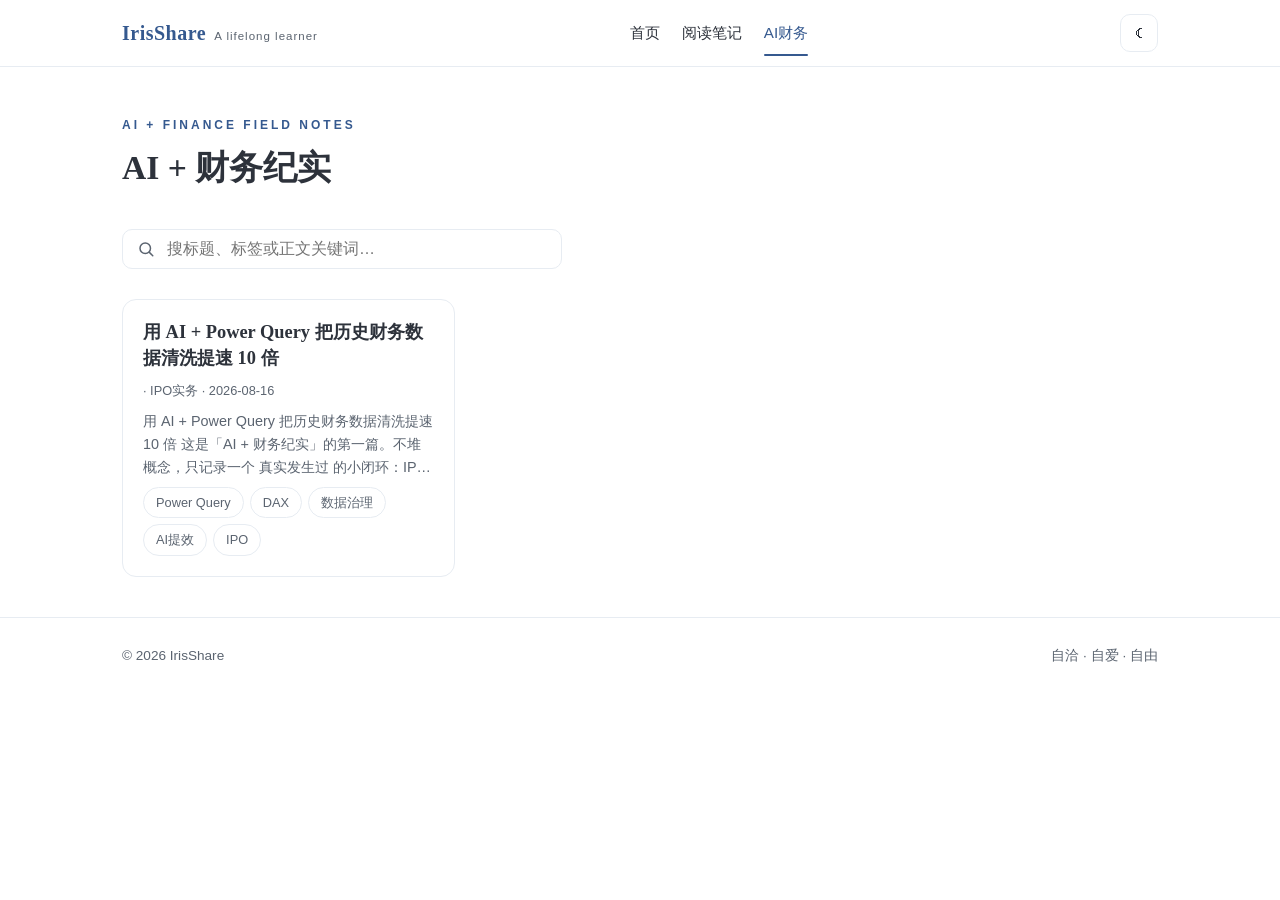
==== ai-finance.html @ 14936f47 "列表页搜索框与笔记卡片间增加间距（controls 底部 margin 8px→30px），版面更透气" ====
<!doctype html>
<html lang="zh-CN">
<head>
<meta charset="utf-8">
<meta name="viewport" content="width=device-width,initial-scale=1">
<meta property="og:type" content="website">
<meta property="og:title" content="IrisShare · A lifelong learner · AI 财务">
<meta property="og:description" content="读书启发认知，实践影响行为。AI 如何真实改变财务工作流。">
<meta property="og:url" content="https://irisinhere.github.io/irisshare/ai-finance.html">
<meta property="og:image" content="https://irisinhere.github.io/irisshare/assets/img/og-cover.png">
<title>IrisShare · A lifelong learner · AI 财务</title>
<script>try{const t=localStorage.getItem('irisshare-theme');if(t)document.documentElement.setAttribute('data-theme',t);}catch(e){}</script>
<link rel="stylesheet" href="assets/css/site.css?v=20260817a">
</head>
<body data-folder="ai-finance">
<header class="site-header"><div class="inner">
  <a class="brand" href="index.html">IrisShare<small>A lifelong learner</small></a>
  <nav class="nav">
    <a href="index.html">首页</a>
    <a href="notes.html">阅读笔记</a>
    <a href="ai-finance.html" class="active">AI财务</a>
  </nav>
  <div class="tools"><button class="icon-btn" id="themeToggle" title="切换深色 / 浅色">☾</button></div>
</div></header>

<main class="wrap">
  <div class="page-head">
    <div class="eyebrow">AI + Finance Field Notes</div>
    <h1>AI + 财务纪实</h1>
  </div>
  <div class="controls">
    <div class="search"><svg class="ic" viewBox="0 0 24 24" fill="none" stroke="currentColor" stroke-width="2" stroke-linecap="round" stroke-linejoin="round" aria-hidden="true"><circle cx="11" cy="11" r="7"></circle><line x1="16.5" y1="16.5" x2="21" y2="21"></line></svg>
      <input id="searchInput" type="search" placeholder="搜标题、标签或正文关键词…">
    </div>
  </div>
  <div class="tags" id="tagBar"></div>
  <div class="note-list" id="noteList"><div class="empty">加载中…</div></div>
</main>

<footer class="site-footer"><div class="inner">
  <span>© 2026 IrisShare</span>
  <span>自洽 · 自爱 · 自由</span>
</div></footer>
<script src="assets/js/site.js?v=20260817a"></script>
<script src="assets/js/notes.js"></script>
</body></html>
---- assets/css/site.css ----
/* ===== IrisShare 站点外壳 · 简约风 · 与 iris.css 同源调性 ===== */
:root{
  /* 调色板（浅色） */
  --bg:#ffffff;
  --surface:#ffffff;
  --surface-2:#f4f7fb;
  --text:#2d323b;
  --text-soft:#5b6470;
  --primary:#35598f;
  --primary-soft:#2861a6;
  --border:#e7ecf2;
  --border-strong:#d9dfe4;
  --shadow:0 6px 24px rgba(53,89,143,.08);
  --mark-bg:rgba(53,89,143,.12);
  --mark-text:#2861a6;
  --em:#b5482e;
  --code-bg:#f4f7fb;
  --radius:14px;
  --maxw:1080px;
  --serif:"Source Han Serif SC","Noto Serif SC","Songti SC",STSong,"SimSun",serif;
  --sans:"Cantarell",-apple-system,BlinkMacSystemFont,"PingFang SC","Microsoft YaHei","Noto Sans SC",sans-serif;
  --mono:"JetBrains Mono","Cascadia Code",Consolas,"Courier New",monospace;
}
[data-theme="dark"]{
  --bg:#14181f;
  --surface:#1b212a;
  --surface-2:#222a34;
  --text:#d8dee6;
  --text-soft:#9aa6b4;
  --primary:#8fb4e0;
  --primary-soft:#bcd6f2;
  --border:#2a323d;
  --border-strong:#36404c;
  --shadow:0 6px 24px rgba(0,0,0,.35);
  --mark-bg:rgba(143,180,224,.20);
  --mark-text:#cfe2f7;
  --em:#e0917a;
  --code-bg:#222a34;
}
*{box-sizing:border-box;}
html{scroll-behavior:auto;}
body{
  margin:0; background:var(--bg); color:var(--text);
  font-family:var(--sans); font-size:16px; line-height:1.7;
  -webkit-font-smoothing:antialiased; transition:background .25s, color .25s;
}
a{color:var(--primary); text-decoration:none;}
a:hover{text-decoration:underline;}

/* 顶栏 */
.site-header{
  position:sticky; top:0; z-index:50;
  background:color-mix(in srgb, var(--bg) 88%, transparent);
  backdrop-filter:saturate(140%) blur(8px);
  border-bottom:1px solid var(--border);
}
.site-header .inner{
  max-width:var(--maxw); margin:0 auto; padding:14px 22px;
  display:flex; align-items:center; justify-content:space-between; gap:16px;
}
.brand{font-family:var(--serif); font-weight:700; font-size:1.25rem; color:var(--primary); letter-spacing:.5px; text-decoration:none;}
.brand:hover, .brand:focus, .brand:active, .brand:visited{text-decoration:none;}
.brand small{font-family:var(--sans); font-weight:400; font-size:.72rem; color:var(--text-soft); margin-left:8px; letter-spacing:1px;}
.nav{display:flex; align-items:center; gap:22px;}
.nav a{color:var(--text); font-size:.95rem; position:relative; padding:4px 0;}
.nav a:hover{color:var(--primary); text-decoration:none;}
.nav a.active{color:var(--primary);}
.nav a.active::after{content:""; position:absolute; left:0; right:0; bottom:-6px; height:2px; background:var(--primary); border-radius:2px;}
.tools{display:flex; align-items:center; gap:10px;}
.icon-btn{
  width:38px; height:38px; border-radius:10px; border:1px solid var(--border);
  background:var(--surface); color:var(--text); cursor:pointer; font-size:1rem;
  display:inline-flex; align-items:center; justify-content:center; transition:.2s;
}
.icon-btn:hover{border-color:var(--primary); color:var(--primary);}

/* 容器 */
.wrap{max-width:var(--maxw); margin:0 auto; padding:0 22px;}
.section{padding-top:56px; padding-bottom:56px;}
.eyebrow{font-size:.75rem; letter-spacing:3px; text-transform:uppercase; color:var(--primary); font-weight:600;}

/* Hero */
.hero{padding-top:84px; padding-bottom:56px; text-align:center;}
.hero h1{font-family:var(--serif); font-size:2.6rem; margin:.2em 0; color:var(--text); line-height:1.28;}
.hero-br{display:none;}
.lead-br{display:none;}
.hero .lead{font-size:1.15rem; color:var(--text-soft); max-width:620px; margin:0 auto;}

/* 模块卡片 */
.cards{display:grid; grid-template-columns:repeat(auto-fit,minmax(260px,1fr)); gap:20px; margin-top:36px;}
.card{
  background:var(--surface); border:1px solid var(--border); border-radius:var(--radius);
  padding:26px 24px; transition:.22s; display:flex; flex-direction:column; gap:10px;
  text-decoration:none;
}
.card:hover, .card:focus, .card:active, .card:visited{text-decoration:none;}
.card *{text-decoration:none;}
.card h3{margin:0; font-family:var(--serif); font-size:1.3rem; color:var(--primary);}
.card p{margin:0; color:var(--text-soft); font-size:.95rem;}
.card .badge{font-size:.7rem; padding:2px 9px; border-radius:999px; background:var(--surface-2); color:var(--text-soft); align-self:flex-start;}
.card .badge.live{background:var(--mark-bg); color:var(--mark-text);}
.card .go{margin-top:auto; font-size:.9rem; color:var(--primary); font-weight:600;}

/* 笔记列表 */
.page-head{padding-top:48px; padding-bottom:8px;}
.page-head h1{font-family:var(--serif); font-size:2.1rem; margin:.1em 0; color:var(--text);}
.controls{display:flex; flex-wrap:wrap; gap:12px; align-items:center; margin:22px 0 30px;}
.search{flex:1 1 100%; max-width:440px; display:flex; align-items:center; gap:10px; background:var(--surface); border:1px solid var(--border); border-radius:10px; padding:9px 14px; transition:border-color .2s, box-shadow .2s;}
.search:focus-within{border-color:var(--primary); box-shadow:0 0 0 3px var(--mark-bg);}
.search .ic{width:18px; height:18px; flex:0 0 auto; color:var(--text-soft);}
.search input{flex:1; min-width:0; border:0; outline:0; background:transparent; color:var(--text); font-size:1rem; width:100%; font-family:var(--sans); -webkit-appearance:none; appearance:none;}
.search input::-webkit-search-decoration,
.search input::-webkit-search-cancel-button,
.search input::-webkit-search-results-button,
.search input::-webkit-search-results-decoration{ -webkit-appearance:none; }
.tags{display:flex; flex-wrap:wrap; gap:8px; margin:6px 0 26px;}
.tag{font-size:.8rem; padding:4px 12px; border-radius:999px; border:1px solid var(--border); color:var(--text-soft); cursor:pointer; background:var(--surface);}
.tag.active{background:var(--primary); color:#fff; border-color:var(--primary);}
.note-list{display:grid; grid-template-columns:repeat(auto-fill,minmax(300px,1fr)); gap:18px;}
.note-card{background:var(--surface); border:1px solid var(--border); border-radius:var(--radius); padding:20px; transition:.2s; display:flex; flex-direction:column; gap:8px; color:var(--text);}
.note-card:hover{box-shadow:var(--shadow); border-color:var(--border-strong); transform:translateY(-2px); text-decoration:none;}
.note-card h3{margin:0; font-family:var(--serif); font-size:1.15rem; color:var(--text); line-height:1.4;}
.note-card .meta{font-size:.8rem; color:var(--text-soft);}
.note-card .sum{font-size:.9rem; color:var(--text-soft); line-height:1.6; display:-webkit-box; -webkit-line-clamp:3; -webkit-box-orient:vertical; overflow:hidden;}
.note-card .ctags{display:flex; flex-wrap:wrap; gap:6px; margin-top:auto;}
.note-card .ctags .tag{cursor:default;}
.bookid{font-family:var(--mono); font-size:.7rem; color:var(--primary-soft); background:var(--mark-bg); padding:1px 7px; border-radius:6px; margin-left:8px; vertical-align:middle; font-weight:500;}
.note-col{display:flex; flex-direction:column; min-width:0;}
.note-meta{display:flex; flex-wrap:wrap; gap:8px 14px; align-items:center; padding:14px 18px; margin-bottom:22px; background:var(--surface-2); border:1px solid var(--border); border-radius:12px; font-size:.85rem; color:var(--text-soft);}
.note-meta .mid{font-family:var(--mono); color:var(--primary-soft);}
.note-meta .ma{color:var(--text); font-weight:600;}
.note-meta .mg{color:var(--primary);}
.note-meta .md{color:var(--text-soft); font-family:var(--mono); font-size:.8rem;}
.note-meta .tag{cursor:default;}
.empty{color:var(--text-soft); padding:30px 0; text-align:center; grid-column:1/-1;}

/* 笔记详情布局 */
.reader{display:block; max-width:1200px; margin:0 auto; padding:30px 22px 80px;}

/* 左侧目录抽屉（桌面 / 移动端统一）：默认收起，<< 把手滑出；<< 变 >>，再点收回 */
.toc-drawer{position:fixed; top:0; left:0; z-index:60; width:min(82vw,320px); height:100dvh; max-height:100dvh; display:flex; flex-direction:column; min-height:0; background:var(--surface); border-right:1px solid var(--border); padding:0; margin:0; overflow:visible; transform:translateX(-100%); transition:transform .25s ease; box-shadow:var(--shadow);}
.toc-drawer.toc-open{transform:translateX(0);}
#toc{flex:1 1 0; min-height:0; display:flex; flex-direction:column; overflow:hidden;}
#toc .toc-title{flex:0 0 auto; padding:72px 16px 12px; margin:0; font-size:.72rem; letter-spacing:2px; text-transform:uppercase; color:var(--text-soft);}
#toc .toc-tree{flex:1 1 0; min-height:0; overflow-y:auto; overscroll-behavior:contain; -webkit-overflow-scrolling:touch; touch-action:pan-y; padding:0 16px 16px;}
#toc .toc-node{position:relative;}
#toc .toc-row{display:flex; align-items:flex-start; gap:2px;}
#toc .toc-toggle{appearance:none; border:0; background:transparent; cursor:pointer; color:var(--text-soft); font-size:.7rem; line-height:1.7; width:16px; flex:0 0 16px; padding:0; transition:color .15s;}
#toc .toc-toggle:hover{color:var(--primary);}
#toc .toc-link{display:block; color:var(--text-soft); padding:3px 0; line-height:1.5; text-decoration:none; flex:1;}
#toc .toc-link:hover{color:var(--primary);}
#toc .toc-link.active{color:var(--primary); font-weight:600;}
#toc .toc-node.lv1 > .toc-row .toc-link{font-weight:600; color:var(--text);}
/* 层级缩进：用左边框体现嵌套 */
#toc .toc-children{margin-left:6px; padding-left:10px; border-left:1px solid var(--border);}
#toc .toc-node.collapsed > .toc-children{display:none;}
/* 抽屉底部：字号控件（原顶部工具栏合并进来） */
.toc-tools{flex:0 0 auto; display:flex; align-items:center; gap:8px; padding:12px 16px 18px; border-top:1px solid var(--border);}
.toc-tools-label{font-size:.8rem; color:var(--text-soft);}
.toc-tools .grp{display:inline-flex; align-items:center; gap:4px; background:color-mix(in srgb,var(--bg) 50%,transparent); backdrop-filter:saturate(160%) blur(10px); -webkit-backdrop-filter:saturate(160%) blur(10px); border:1px solid var(--border); border-radius:10px; padding:5px 8px;}
.toc-tools .grp button{height:30px; min-width:34px; border:0; background:transparent; color:var(--text); cursor:pointer; border-radius:7px; font-size:.9rem; padding:0 8px;}
.toc-tools .grp button:hover{background:var(--surface-2); color:var(--primary);}
.toc-tools .lbl{font-size:.8rem; color:var(--text-soft); min-width:40px; text-align:center;}
/* 抽屉把手：贴在抽屉右边缘的竖向拉手标签，内嵌可旋转双箭头（折叠朝右=展开 / 展开旋转180°朝左=收回） */
.toc-fab{position:absolute; top:calc(var(--header-h,57px) + 14px); left:100%; z-index:61; width:22px; height:44px; display:inline-flex; align-items:center; justify-content:center; border:1px solid var(--border); border-left:0; border-radius:0 10px 10px 0; background:color-mix(in srgb,var(--surface) 82%,transparent); backdrop-filter:saturate(150%) blur(10px); -webkit-backdrop-filter:saturate(150%) blur(10px); color:var(--text-soft); cursor:pointer; padding:0; box-shadow:5px 0 16px rgba(53,89,143,.10); transition:color .2s, background .2s, box-shadow .2s, width .15s;}
.toc-fab:hover{color:var(--primary); background:color-mix(in srgb,var(--surface) 94%,transparent); box-shadow:5px 0 20px rgba(53,89,143,.18);}
.toc-fab:active{width:18px;}
.toc-fab-ico{display:block; width:14px; height:14px; transition:transform .3s cubic-bezier(.4,0,.2,1);}
.toc-fab:focus-visible{outline:2px solid var(--primary); outline-offset:2px;}
.toc-drawer.toc-open .toc-fab-ico{transform:rotate(180deg);}
.toc-backdrop{position:fixed; inset:0; z-index:55; background:rgba(0,0,0,.38); opacity:0; visibility:hidden; transition:opacity .25s, visibility .25s;}
.toc-backdrop.show{opacity:1; visibility:visible;}
body.toc-lock{overflow:hidden;}

/* 关于 / 占位 */
.prose{max-width:760px; margin:0 auto;}
.prose h2{font-family:var(--serif); color:var(--primary); margin-top:1.4em;}
.prose p{line-height:1.9;}
.placeholder{text-align:center; padding:90px 20px; color:var(--text-soft);}
.placeholder .big{font-family:var(--serif); font-size:1.6rem; color:var(--text); margin-bottom:12px;}

/* 页脚 */
.site-footer{border-top:1px solid var(--border); margin-top:40px;}
.site-footer .inner{max-width:var(--maxw); margin:0 auto; padding:26px 22px; display:flex; justify-content:space-between; flex-wrap:wrap; gap:10px; color:var(--text-soft); font-size:.85rem;}

/* 响应式 */
@media(max-width:860px){
  /* 目录抽屉在移动端沿用基础样式（.toc-drawer / #toc / .toc-fab 已统一），此处仅保留页面其余响应式 */
  .hero{text-align:left; padding-top:48px; padding-bottom:32px;}
  .hero h1{font-size:1.7rem; line-height:1.42;}
  .hero-br{display:inline;}
  .hero .eyebrow{font-size:.66rem; letter-spacing:.3px; white-space:nowrap; padding:0;}
  .hero .lead{font-size:.9rem; line-height:1.65; padding:0;}
  .lead-br{display:inline;}
  .cards{margin-top:28px; gap:16px;}
  /* 移动端顶栏：品牌 + 主题按钮一行，导航换行铺满第二行 */
  .site-header .inner{flex-wrap:wrap; padding:10px 22px; gap:6px 12px;}
  .brand{font-size:1.12rem;}
  .tools{margin-left:auto;}
  .nav{order:3; width:100%; gap:20px; font-size:.9rem; border-top:1px solid var(--border); padding-top:8px; margin-top:2px; justify-content:flex-start;}
  .nav a{padding:4px 0;}
  .nav a.active::after{bottom:0;}
}

/* 隐藏列表页标签筛选栏 */
#tagBar{display:none;}
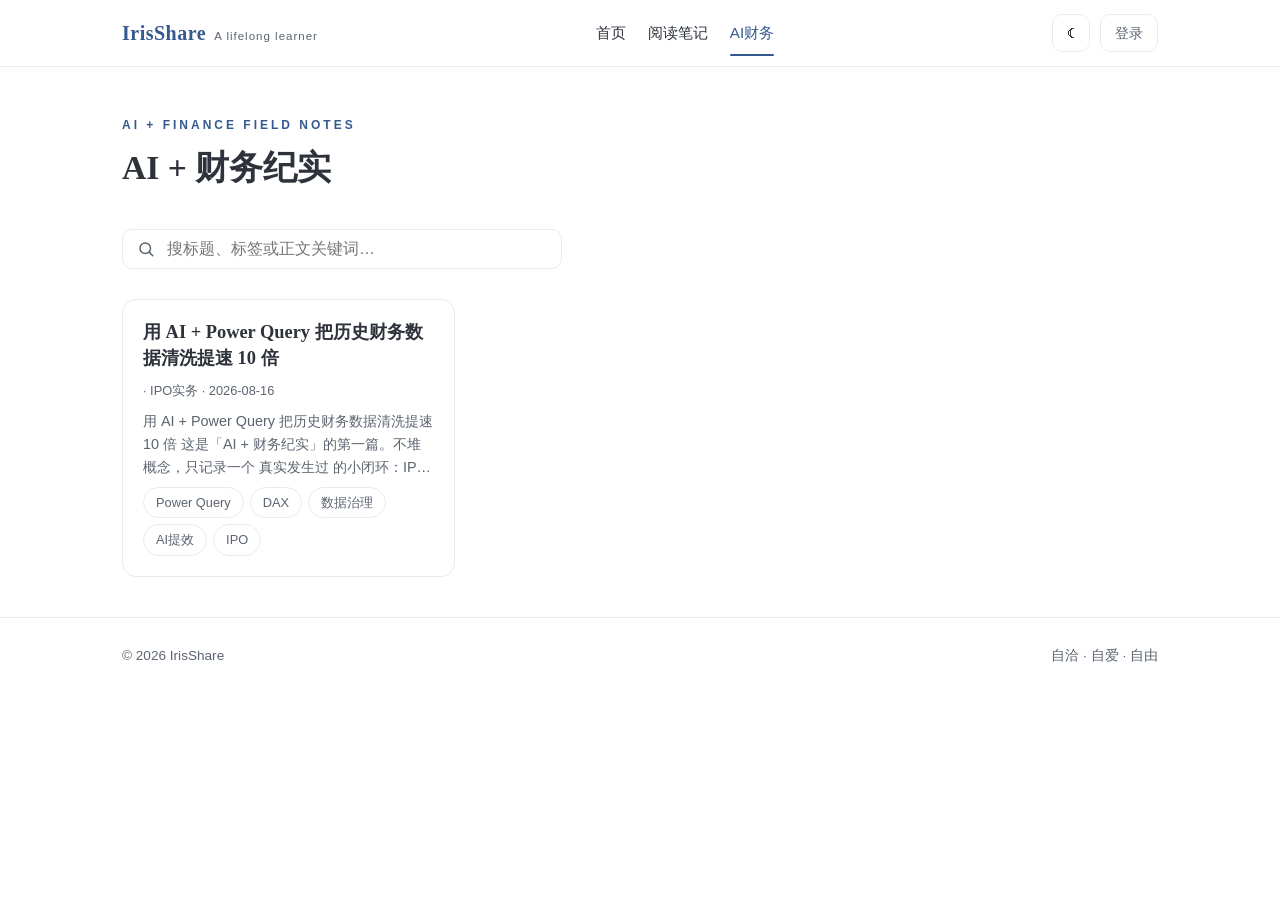
==== commit e8cf6782: "feat: GitHub OAuth Device Flow 登录 + 笔记在线编辑（Client ID 待填）" ====
--- a/ai-finance.html
+++ b/ai-finance.html
@@ -7,10 +7,10 @@
 <meta property="og:title" content="IrisShare · A lifelong learner · AI 财务">
 <meta property="og:description" content="读书启发认知，实践影响行为。AI 如何真实改变财务工作流。">
 <meta property="og:url" content="https://irisinhere.github.io/irisshare/ai-finance.html">
-<meta property="og:image" content="https://irisinhere.github.io/irisshare/assets/img/og-cover.png">
+<meta property="og:image" content="https://irisinhere.github.io/irisshare/assets/img/og-cover-v3.png">
 <title>IrisShare · A lifelong learner · AI 财务</title>
 <script>try{const t=localStorage.getItem('irisshare-theme');if(t)document.documentElement.setAttribute('data-theme',t);}catch(e){}</script>
-<link rel="stylesheet" href="assets/css/site.css?v=20260817a">
+<link rel="stylesheet" href="assets/css/site.css?v=20260818a">
 </head>
 <body data-folder="ai-finance">
 <header class="site-header"><div class="inner">
@@ -20,7 +20,10 @@
     <a href="notes.html">阅读笔记</a>
     <a href="ai-finance.html" class="active">AI财务</a>
   </nav>
-  <div class="tools"><button class="icon-btn" id="themeToggle" title="切换深色 / 浅色">☾</button></div>
+  <div class="tools">
+    <button class="icon-btn" id="themeToggle" title="切换深色 / 浅色">☾</button>
+    <button class="auth-btn" data-auth-btn title="登录 / 退出 GitHub"><span data-auth-name>登录</span></button>
+  </div>
 </div></header>
 
 <main class="wrap">
@@ -41,6 +44,7 @@
   <span>© 2026 IrisShare</span>
   <span>自洽 · 自爱 · 自由</span>
 </div></footer>
-<script src="assets/js/site.js?v=20260817a"></script>
+<script src="assets/js/site.js?v=20260817b"></script>
+<script src="assets/js/auth.js?v=20260818a"></script>
 <script src="assets/js/notes.js"></script>
 </body></html>
--- a/assets/css/site.css
+++ b/assets/css/site.css
@@ -73,6 +73,14 @@
   display:inline-flex; align-items:center; justify-content:center; transition:.2s;
 }
 .icon-btn:hover{border-color:var(--primary); color:var(--primary);}
+/* GitHub 登录按钮 */
+.auth-btn{
+  height:38px; padding:0 14px; border-radius:10px; border:1px solid var(--border);
+  background:var(--surface); color:var(--text-soft); cursor:pointer; font-size:.9rem;
+  display:inline-flex; align-items:center; gap:6px; transition:.2s; font-family:var(--sans);
+}
+.auth-btn:hover{border-color:var(--primary); color:var(--primary);}
+.auth-btn.logged-in{border-color:var(--primary); color:var(--primary); font-weight:600;}
 
 /* 容器 */
 .wrap{max-width:var(--maxw); margin:0 auto; padding:0 22px;}
@@ -144,8 +152,8 @@
 #toc .toc-title{flex:0 0 auto; padding:72px 16px 12px; margin:0; font-size:.72rem; letter-spacing:2px; text-transform:uppercase; color:var(--text-soft);}
 #toc .toc-tree{flex:1 1 0; min-height:0; overflow-y:auto; overscroll-behavior:contain; -webkit-overflow-scrolling:touch; touch-action:pan-y; padding:0 16px 16px;}
 #toc .toc-node{position:relative;}
-#toc .toc-row{display:flex; align-items:flex-start; gap:2px;}
-#toc .toc-toggle{appearance:none; border:0; background:transparent; cursor:pointer; color:var(--text-soft); font-size:.7rem; line-height:1.7; width:16px; flex:0 0 16px; padding:0; transition:color .15s;}
+#toc .toc-row{display:flex; align-items:flex-start; gap:2px; position:relative; padding-left:18px;}
+#toc .toc-toggle{appearance:none; border:0; background:transparent; cursor:pointer; color:var(--text-soft); font-size:.7rem; line-height:1.7; width:16px; flex:0 0 auto; padding:0; transition:color .15s; position:absolute; left:0; top:0;}
 #toc .toc-toggle:hover{color:var(--primary);}
 #toc .toc-link{display:block; color:var(--text-soft); padding:3px 0; line-height:1.5; text-decoration:none; flex:1;}
 #toc .toc-link:hover{color:var(--primary);}
